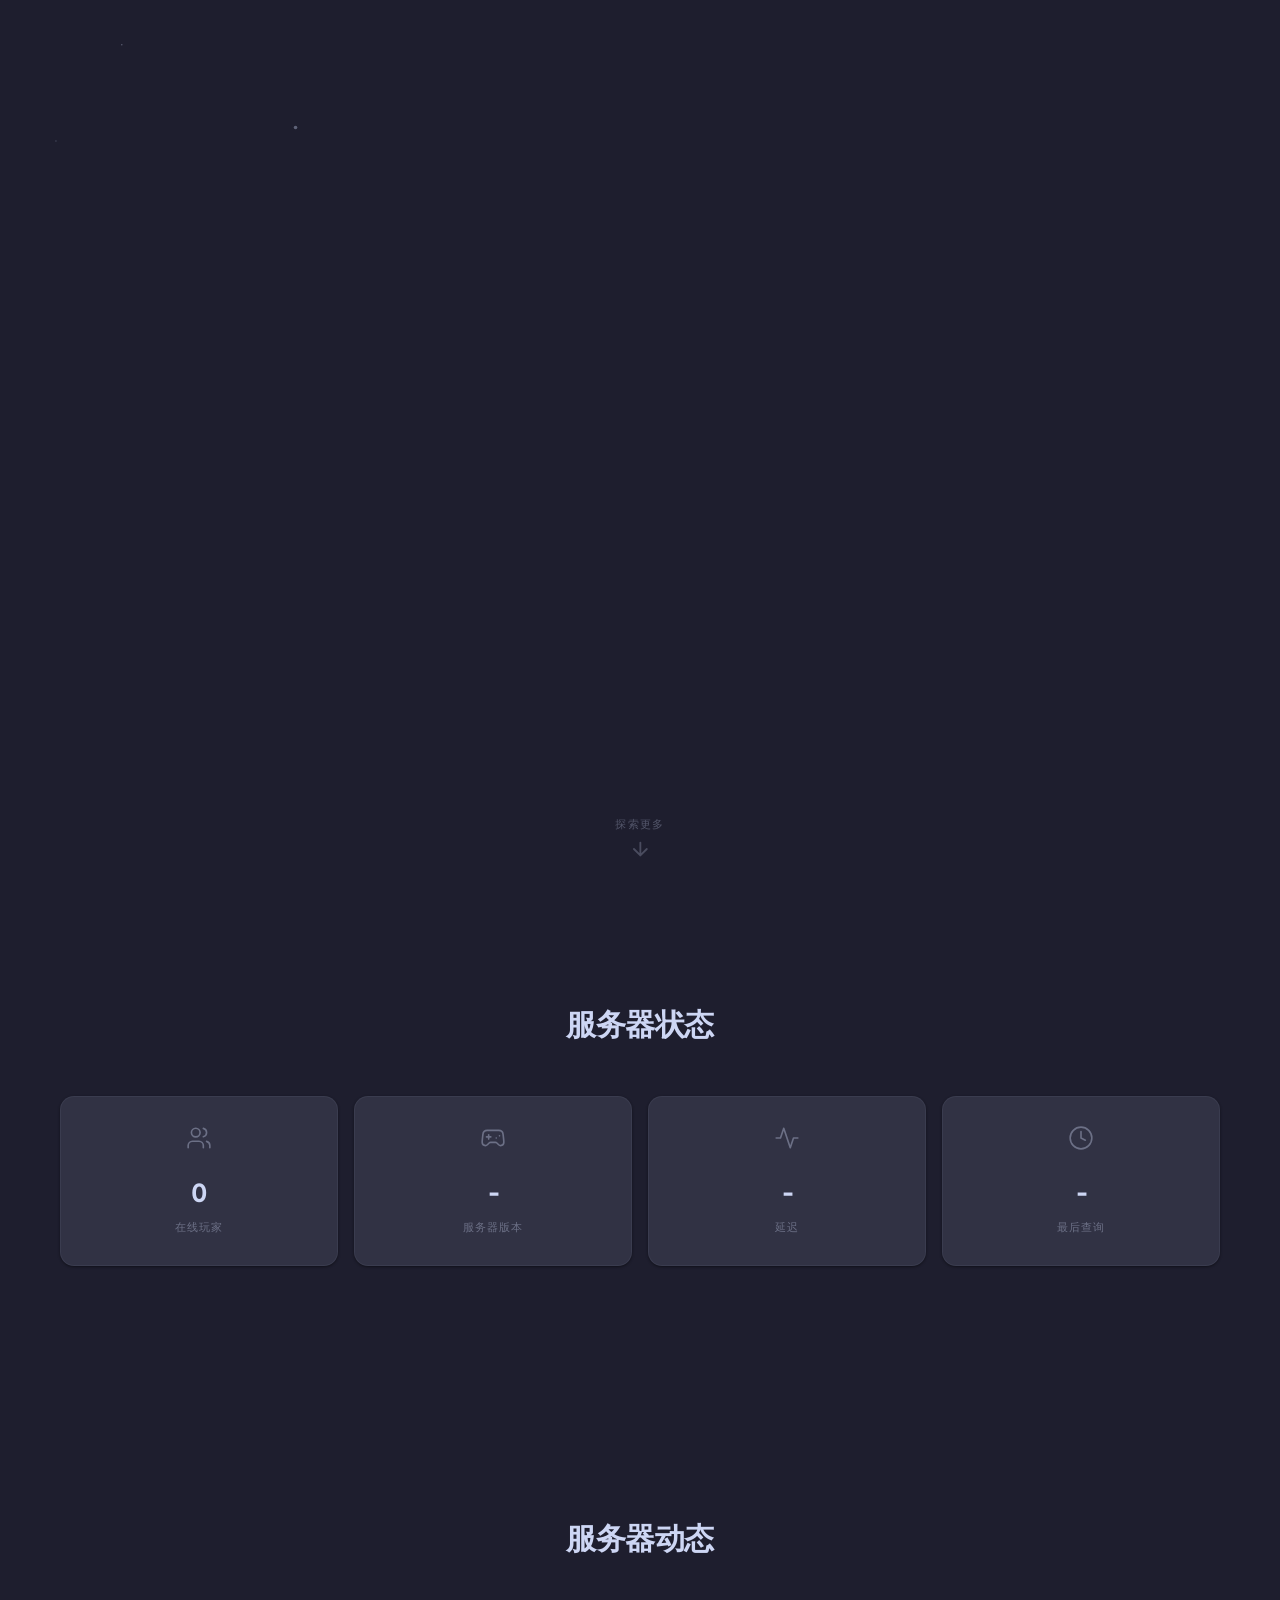
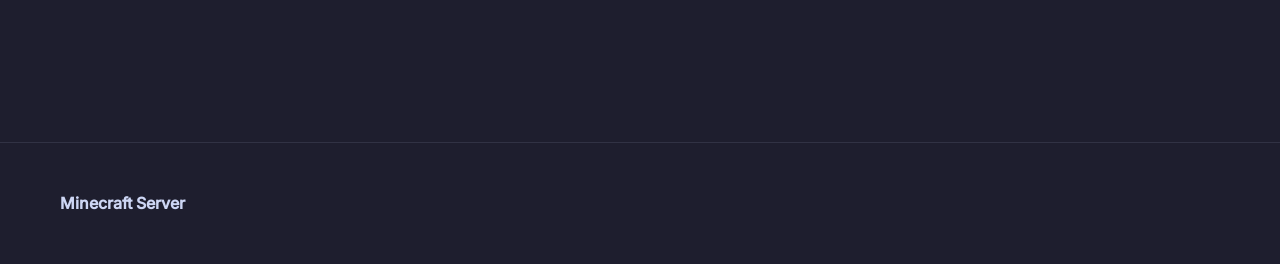
==== site/themes/starter-mocha/index.html @ 788cf7f5 "重构目录结构: mc.yunaitang.top/ → site/, update.mc.yunaitang.top/ → api/ 为便于管理，将两个子项目目录重命名为更简洁的名称。 更新 CLAU" ====
<!DOCTYPE html>
<html lang="zh-CN">
<head>
  <meta charset="UTF-8" />
  <meta name="viewport" content="width=device-width, initial-scale=1.0" />
  <title>Minecraft Server</title>
  <script>try{var _n=localStorage.getItem('mc_site_name');if(_n)document.title=_n}catch(e){}</script>
  <meta name="description" content="Minecraft 服务器官网" />
  <link rel="stylesheet" href="../shared/css/reset.css" />
  <link rel="stylesheet" href="css/style.css" />
  <link rel="stylesheet" href="css/animations.css" />
  <link rel="stylesheet" href="css/responsive.css" />
  <link rel="stylesheet" href="fonts/fonts.css" />
  <script src="vendor/js/echarts.min.js"></script>
  <script src="vendor/js/lucide.min.js"></script>
  <script>
  (function(){
    try {
      var ts = JSON.parse(localStorage.getItem('mc_theme_cache') || '{}');
      var hasImg = ts.hero_image && ts.hero_image.trim();
      var s = document.createElement('style');
      s.id = 'theme-preload';

      var bgCss = '.hero-bg{background:#1e1e2e!important}';
      if (hasImg) {
        var url = ts.hero_image.startsWith('http') ? ts.hero_image : '/' + ts.hero_image.replace(/^\//, '');
        bgCss = '.hero-bg{background:url("'+url+'") center/cover no-repeat!important}';
      }
      s.textContent = bgCss + '.hero-bg{opacity:0;transition:opacity 0.5s ease}.hero-bg.reveal{opacity:1}.navbar{opacity:0;transition:opacity 0.4s ease 0.15s}.navbar.reveal{opacity:1}';
      document.head.appendChild(s);
    } catch(e){}
  })();
  </script>
</head>
<body>

  <!-- 导航栏 -->
  <nav class="navbar" id="navbar">
    <div class="container navbar-inner">
      <a href="#" class="nav-logo" id="nav-logo"><script>try{document.write(localStorage.getItem('mc_site_name')||'MC Server')}catch(e){document.write('MC Server')}</script></a>
      <div class="nav-links">
        <a href="#status">状态</a>
        <a href="#gallery">图集</a>
        <a href="#news">动态</a>
        <a href="#comments">留言</a>
        <a href="#whitelist">白名单</a>
      </div>
      <button class="nav-toggle" id="nav-toggle" aria-label="菜单">
        <span></span><span></span><span></span>
      </button>
    </div>
  </nav>

  <!-- 第一屏：Hero 区 -->
  <section class="hero" id="hero">
    <canvas class="hero-particles" id="hero-particles"></canvas>
    <div class="hero-bg"></div>
    <div class="container hero-content">
      <div class="hero-title-wrap">
        <h1 class="hero-title" id="hero-title">欢迎来到服务器</h1>
        <p class="hero-subtitle" id="hero-subtitle"></p>
      </div>
      <div class="hero-status-bar">
        <div class="hero-motd-wrap">
          <div class="hero-motd" id="hero-motd">&nbsp;</div>
        </div>
        <div class="hero-stats">
          <div class="hero-stat">
            <span class="hero-stat-value" id="hero-online">-</span>
            <span class="hero-stat-label">在线玩家</span>
          </div>
          <div class="hero-stat-divider"></div>
          <div class="hero-stat">
            <span class="hero-stat-value" id="hero-max">-</span>
            <span class="hero-stat-label">最大人数</span>
          </div>
          <div class="hero-stat-divider"></div>
          <div class="hero-stat">
            <span class="hero-stat-value" id="hero-status-dot"><span class="status-dot"></span></span>
            <span class="hero-stat-label" id="hero-status-text">检测中</span>
          </div>
        </div>
        <div class="hero-address">
          <span class="address-label">服务器地址</span>
          <code class="address-value" id="server-address">加载中...</code>
          <button class="copy-btn" id="copy-btn" title="复制地址"><i data-lucide="copy" style="width:14px;height:14px;vertical-align:-2px;margin-right:4px;"></i>复制</button>
        </div>
      </div>
    </div>
    <div class="hero-scroll" id="hero-scroll">
      <span class="hero-scroll-text">探索更多</span>
      <svg class="hero-scroll-arrow" viewBox="0 0 24 24" fill="none" stroke="currentColor" stroke-width="2" stroke-linecap="round" stroke-linejoin="round">
        <path d="M12 5v14M5 12l7 7 7-7"/>
      </svg>
    </div>
  </section>

  <!-- 服务器状态详情 -->
  <section class="section" id="status">
    <div class="container">
      <h2 class="section-title fade-up" id="section-servers-title">服务器状态</h2>
      <div class="status-grid fade-up">
        <div class="status-card">
          <div class="status-card-icon"><i data-lucide="users"></i></div>
          <div class="status-card-value" id="stat-online">0</div>
          <div class="status-card-label">在线玩家</div>
        </div>
        <div class="status-card">
          <div class="status-card-icon"><i data-lucide="gamepad-2"></i></div>
          <div class="status-card-value" id="stat-version">-</div>
          <div class="status-card-label">服务器版本</div>
        </div>
        <div class="status-card">
          <div class="status-card-icon"><i data-lucide="activity"></i></div>
          <div class="status-card-value" id="stat-latency">-</div>
          <div class="status-card-label">延迟</div>
        </div>
        <div class="status-card">
          <div class="status-card-icon"><i data-lucide="clock"></i></div>
          <div class="status-card-value" id="stat-querytime">-</div>
          <div class="status-card-label">最后查询</div>
        </div>
      </div>

      <!-- 在线玩家列表 -->
      <div class="player-list-section fade-up" id="player-list-section" style="display:none">
        <h3>在线玩家</h3>
        <div class="player-list" id="player-list"></div>
      </div>

      <!-- 24h 在线图表 -->
      <div class="chart-section fade-up" id="chart-section" style="display:none">
        <h3>24 小时在线趋势</h3>
        <div id="player-chart" style="width:100%;height:300px;"></div>
      </div>
    </div>
  </section>

  <!-- 图集 -->
  <section class="section section-dark" id="gallery" style="display:none">
    <div class="container">
      <h2 class="section-title fade-up" id="section-gallery-title">服务器图集</h2>
      <div class="gallery-categories fade-up" id="gallery-categories"></div>
      <div class="gallery-grid fade-up" id="gallery-grid"></div>
      <div class="load-more fade-up" id="gallery-more" style="display:none">
        <button class="btn btn-outline" id="gallery-load-more">加载更多</button>
      </div>
    </div>
  </section>

  <!-- 动态 -->
  <section class="section" id="news">
    <div class="container">
      <h2 class="section-title fade-up" id="section-news-title">服务器动态</h2>
      <div class="news-categories fade-up" id="news-categories"></div>
      <div class="news-list fade-up" id="news-list"></div>
      <div class="load-more fade-up" id="news-more" style="display:none">
        <button class="btn btn-outline" id="news-load-more">加载更多</button>
      </div>
    </div>
  </section>

  <!-- 动态详情弹窗 -->
  <div class="modal" id="post-modal" style="display:none;">
    <div class="modal-overlay"></div>
    <div class="modal-content modal-content--post">
      <button class="modal-close" id="post-modal-close">&times;</button>
      <div class="modal-scroll">
        <h2 id="post-detail-title"></h2>
        <div class="post-meta" id="post-detail-meta"></div>
        <div class="post-body" id="post-detail-body"></div>
      </div>
    </div>
  </div>

  <!-- 留言区 -->
  <section class="section section-dark" id="comments" style="display:none">
    <div class="container">
      <h2 class="section-title fade-up" id="section-comments-title">留言板</h2>
      <div class="comment-form-wrap fade-up">
        <form id="comment-form" class="comment-form">
          <div class="form-row">
            <input type="text" id="comment-nickname" placeholder="你的昵称 *" required />
            <input type="email" id="comment-email" placeholder="邮箱（可选）" />
          </div>
          <input type="text" name="website" id="comment-hp" autocomplete="off" tabindex="-1" style="position:absolute;left:-9999px;opacity:0;height:0;" />
          <input type="hidden" id="comment-ts" />
          <textarea id="comment-content" placeholder="写下你的留言..." rows="4" required></textarea>
          <button type="submit" class="btn btn-primary">提交留言</button>
        </form>
      </div>
    </div>
    <div class="comment-marquee fade-up" id="comment-marquee">
      <div class="comment-scroll-track" id="comment-list"></div>
    </div>
  </section>

  <!-- 白名单申请 -->
  <section class="section" id="whitelist" style="display:none">
    <div class="container">
      <h2 class="section-title fade-up">白名单申请</h2>
      <div class="whitelist-wrap fade-up">
        <form id="whitelist-form" class="whitelist-form">
          <div class="form-row">
            <input type="text" id="wl-player-name" placeholder="游戏ID *" required />
            <select id="wl-platform">
              <option value="java">Java 版</option>
              <option value="bedrock">基岩版</option>
            </select>
          </div>
          <input type="text" name="website" id="wl-hp" autocomplete="off" tabindex="-1" style="position:absolute;left:-9999px;opacity:0;height:0;" />
          <input type="hidden" id="wl-ts" />
          <input type="text" id="wl-contact" placeholder="联系方式（QQ/微信）" />
          <textarea id="wl-reason" placeholder="申请理由..." rows="3"></textarea>
          <button type="submit" class="btn btn-primary">提交申请</button>
        </form>

        <div class="whitelist-check">
          <h3>查询申请状态</h3>
          <div class="wl-check-row">
            <input type="text" id="wl-check-name" placeholder="输入游戏ID查询" />
            <button class="btn btn-primary" id="wl-check-btn">查询</button>
          </div>
          <div id="wl-check-result"></div>
        </div>
      </div>
    </div>
  </section>

  <!-- 页脚 -->
  <footer class="footer">
    <div class="container">
      <div class="footer-main">
        <div class="footer-left">
          <p class="footer-brand" id="footer-text">Minecraft Server</p>
          <p class="footer-copyright" id="footer-copyright"></p>
          <p class="footer-icp" id="footer-icp"></p>
        </div>
        <div class="footer-right">
          <div class="footer-col" id="footer-social"></div>
          <div class="footer-col" id="footer-contacts"></div>
          <div class="footer-col" id="footer-links"></div>
        </div>
      </div>
      <div class="footer-custom" id="footer-custom-html"></div>
    </div>
  </footer>

  <script src="../shared/js/api-client.js"></script>
  <script src="../shared/js/utils.js"></script>
  <script src="../shared/js/toast.js"></script>
  <script src="../shared/js/lightbox.js"></script>
  <script src="js/config.js"></script>
  <script src="js/app.js?v=3"></script>
  <script>lucide.createIcons();</script>
</body>
</html>
---- site/themes/starter-mocha/css/style.css ----
/* Starter_Mocha — Catppuccin Mocha · 极简深色风味 */

:root {
  /* Catppuccin Mocha 核心色板 */
  --rosewater: #f5e0dc;
  --flamingo: #f2cdcd;
  --pink: #f5c2e7;
  --mauve: #cba6f7;
  --red: #f38ba8;
  --maroon: #eba0ac;
  --peach: #fab387;
  --yellow: #f9e2af;
  --green: #a6e3a1;
  --teal: #94e2d5;
  --sky: #89dceb;
  --sapphire: #74c7ec;
  --blue: #89b4fa;
  --lavender: #b4befe;
  --text: #cdd6f4;
  --subtext-1: #bac2de;
  --subtext-0: #a6adc8;
  --overlay-2: #9399b2;
  --overlay-1: #7f849c;
  --overlay-0: #6c7086;
  --surface-2: #585b70;
  --surface-1: #45475a;
  --surface-0: #313244;
  --base: #1e1e2e;
  --mantle: #181825;
  --crust: #11111b;

  /* 语义化变量 */
  --primary: #cdd6f4;
  --bg-main: #1e1e2e;
  --bg-section: #181825;
  --bg-card: #313244;
  --bg-card-hover: #45475a;
  --border: rgba(69, 71, 90, 0.5);
  --border-hover: rgba(88, 91, 112, 0.7);
  --text-primary: #cdd6f4;
  --text-secondary: #bac2de;
  --text-muted: #6c7086;
  --radius: 14px;
  --radius-sm: 10px;
  --shadow-sm: 0 1px 3px rgba(0, 0, 0, 0.25), 0 1px 2px rgba(0, 0, 0, 0.2);
  --shadow: 0 4px 20px rgba(0, 0, 0, 0.35);
  --shadow-lg: 0 12px 40px rgba(0, 0, 0, 0.45);
  --container-width: 1200px;
  --font: 'Inter', -apple-system, BlinkMacSystemFont, 'Noto Sans SC', sans-serif;
}

body {
  font-family: var(--font);
  background: var(--bg-main);
  color: var(--text-primary);
  -webkit-font-smoothing: antialiased;
}

.container {
  max-width: var(--container-width);
  margin: 0 auto;
  padding: 0 20px;
}

/* ==================== 导航栏 ==================== */
.navbar {
  position: fixed;
  top: 0;
  left: 0;
  right: 0;
  z-index: 1000;
  padding: 16px 0;
  transition: all 0.3s;
}

.navbar.scrolled {
  background: rgba(30, 30, 46, 0.92);
  backdrop-filter: blur(20px);
  -webkit-backdrop-filter: blur(20px);
  padding: 10px 0;
  border-bottom: 1px solid var(--border);
}

.navbar-inner {
  display: flex;
  align-items: center;
  justify-content: space-between;
}

.nav-logo {
  font-size: 18px;
  font-weight: 700;
  color: var(--text-primary);
  letter-spacing: -0.5px;
  transition: color 0.3s;
}

.nav-links {
  display: flex;
  gap: 32px;
}

.nav-links a {
  font-size: 14px;
  font-weight: 500;
  color: var(--text-muted);
  transition: color 0.2s;
}

.nav-links a:hover {
  color: var(--text-primary);
}

/* 导航栏自适应深色 Hero */
.navbar.navbar--dark:not(.scrolled) .nav-logo { color: #cdd6f4; }
.navbar.navbar--dark:not(.scrolled) .nav-toggle span { background: #cdd6f4; }
.navbar.navbar--dark:not(.scrolled) .nav-links a { color: rgba(205, 214, 244, 0.5); }
.navbar.navbar--dark:not(.scrolled) .nav-links a:hover { color: #cdd6f4; }

.navbar.navbar--dark.scrolled {
  background: rgba(24, 24, 37, 0.95);
  border-bottom-color: rgba(69, 71, 90, 0.3);
}
.navbar.navbar--dark.scrolled .nav-logo { color: #cdd6f4; }
.navbar.navbar--dark.scrolled .nav-links a { color: rgba(205, 214, 244, 0.5); }
.navbar.navbar--dark.scrolled .nav-links a:hover { color: #cdd6f4; }
.navbar.navbar--dark.scrolled .nav-toggle span { background: #cdd6f4; }

.nav-toggle {
  display: none;
  flex-direction: column;
  gap: 5px;
  background: none;
  border: none;
  cursor: pointer;
}

.nav-toggle span {
  width: 24px;
  height: 2px;
  background: var(--text-primary);
  transition: all 0.3s;
}

/* ==================== Hero（第一屏） ==================== */
.hero {
  position: relative;
  height: 100vh;
  min-height: 600px;
  display: flex;
  align-items: center;
  justify-content: center;
  text-align: center;
  overflow: hidden;
}

.hero-particles {
  position: absolute;
  inset: 0;
  z-index: 0;
  pointer-events: none;
}

.hero-bg {
  position: absolute;
  inset: 0;
  background:
    radial-gradient(ellipse at 50% 0%, rgba(203,166,247,0.04) 0%, transparent 60%),
    radial-gradient(ellipse at 80% 60%, rgba(116,199,236,0.03) 0%, transparent 50%),
    #1e1e2e;
  z-index: 0;
  transition: background 0.6s ease;
}

.hero-content {
  position: relative;
  z-index: 2;
  max-width: 900px;
  padding: 0 40px;
}

.hero {
  --hero-text: #cdd6f4;
  --hero-text-sub: #bac2de;
  --hero-text-muted: #6c7086;
  --hero-divider: rgba(69,71,90,0.5);
  --hero-addr-bg: rgba(49,50,68,0.85);
  --hero-addr-border: rgba(69,71,90,0.4);
  --hero-btn-bg: #cdd6f4;
  --hero-btn-color: #1e1e2e;
}

.hero-title-wrap {
  display: flex;
  flex-direction: column;
  align-items: center;
  gap: 20px;
}

.hero-title {
  font-size: 72px;
  font-weight: 800;
  letter-spacing: -3px;
  line-height: 1.1;
  color: var(--hero-text);
  text-shadow: 0 2px 40px rgba(0,0,0,0.4);
}

.hero-subtitle {
  font-size: 18px;
  font-weight: 400;
  color: var(--hero-text-sub);
  letter-spacing: 0.05em;
  max-width: 600px;
}

/* Hero 状态栏（毛玻璃风格） */
.hero-status-bar {
  display: flex;
  flex-direction: column;
  align-items: center;
  gap: 24px;
  margin-top: 40px;
}

.hero-status-bar .hero-motd {
  background: rgba(205,214,244,0.06);
  color: rgba(205,214,244,0.6);
  backdrop-filter: blur(12px);
  -webkit-backdrop-filter: blur(12px);
  border: 1px solid rgba(205,214,244,0.05);
  font-size: 13px;
  padding: 8px 22px;
}

.hero-status-bar .hero-stats {
  margin-bottom: 0;
}

.hero-status-bar .hero-address {
  background: rgba(205,214,244,0.05);
  border: 1px solid rgba(205,214,244,0.08);
}

/* ==================== 滚动指示器 ==================== */
.hero-scroll {
  position: absolute;
  bottom: 40px;
  left: 50%;
  transform: translateX(-50%);
  z-index: 2;
  display: flex;
  flex-direction: column;
  align-items: center;
  gap: 4px;
  cursor: pointer;
}

.hero-scroll-text {
  font-size: 11px;
  letter-spacing: 0.12em;
  text-transform: uppercase;
  color: rgba(205,214,244,0.3);
}

.hero-scroll-arrow {
  width: 22px;
  height: 22px;
  color: rgba(205,214,244,0.25);
}

.status-dot {
  display: inline-block;
  width: 14px;
  height: 14px;
  border-radius: 50%;
  background: var(--text-muted);
  transition: background 0.3s;
}

.hero-address {
  display: inline-flex;
  align-items: center;
  gap: 12px;
  background: var(--hero-addr-bg);
  border: 1px solid var(--hero-addr-border);
  border-radius: 50px;
  padding: 12px 12px 12px 24px;
  backdrop-filter: blur(12px);
  -webkit-backdrop-filter: blur(12px);
}

.address-label {
  font-size: 13px;
  color: var(--hero-text-muted);
}

.address-value {
  font-size: 15px;
  font-weight: 500;
  color: var(--hero-text);
  font-family: 'JetBrains Mono', monospace;
  letter-spacing: 0.03em;
  -webkit-font-smoothing: antialiased;
  -moz-osx-font-smoothing: grayscale;
}

.copy-btn {
  padding: 8px 18px;
  border-radius: 20px;
  background: var(--hero-btn-bg);
  color: var(--hero-btn-color);
  font-size: 13px;
  font-weight: 600;
  transition: opacity 0.2s;
  display: inline-flex;
  align-items: center;
}

.copy-btn:hover {
  opacity: 0.8;
}

/* ==================== Section ==================== */
.section {
  padding: 100px 0;
}

.section-dark {
  background: var(--bg-section);
}

.section-title {
  font-size: 30px;
  font-weight: 700;
  text-align: center;
  margin-bottom: 48px;
  letter-spacing: -0.5px;
  color: var(--text-primary);
}

/* ==================== 状态卡片 ==================== */
.status-grid {
  display: grid;
  grid-template-columns: repeat(4, 1fr);
  gap: 16px;
  margin-bottom: 48px;
}

.status-card {
  background: var(--bg-card);
  border: 1px solid var(--border);
  border-radius: var(--radius);
  padding: 28px 24px;
  text-align: center;
  transition: all 0.25s;
  box-shadow: var(--shadow-sm);
}

.status-card:hover {
  border-color: var(--border-hover);
  transform: translateY(-3px);
  box-shadow: var(--shadow);
}

.status-card-icon {
  margin-bottom: 16px;
  color: var(--text-muted);
}

.status-card-icon svg {
  width: 26px;
  height: 26px;
  stroke-width: 1.5;
}

.status-card-value {
  font-size: 24px;
  font-weight: 700;
  margin-bottom: 6px;
  color: var(--text-primary);
}

.status-card-label {
  font-size: 11px;
  color: var(--text-muted);
  text-transform: uppercase;
  letter-spacing: 0.08em;
  font-weight: 500;
}

/* ==================== 玩家列表 ==================== */
.player-list-section {
  margin-bottom: 48px;
}

.player-list-section h3 {
  font-size: 16px;
  font-weight: 600;
  margin-bottom: 16px;
  color: var(--text-secondary);
}

.player-list {
  display: flex;
  flex-wrap: wrap;
  gap: 8px;
}

.player-tag {
  padding: 6px 14px;
  background: var(--surface-0);
  border: 1px solid var(--border);
  border-radius: 20px;
  font-size: 13px;
  color: var(--text-secondary);
  font-weight: 500;
}

/* ==================== 图表 ==================== */
.chart-section h3 {
  font-size: 16px;
  font-weight: 600;
  margin-bottom: 16px;
  color: var(--text-secondary);
}

/* ==================== 图集 ==================== */
.gallery-categories,
.news-categories {
  display: flex;
  justify-content: center;
  gap: 10px;
  margin-bottom: 32px;
  flex-wrap: wrap;
}

.cat-btn {
  padding: 8px 20px;
  border-radius: 20px;
  font-size: 14px;
  background: transparent;
  border: 1px solid var(--border);
  color: var(--text-muted);
  cursor: pointer;
  transition: all 0.2s;
  font-weight: 500;
}

.cat-btn:hover {
  border-color: var(--border-hover);
  color: var(--text-primary);
}

.cat-btn.active {
  background: var(--text-primary);
  border-color: var(--text-primary);
  color: var(--crust);
}

.gallery-grid {
  display: grid;
  grid-template-columns: repeat(auto-fill, minmax(280px, 1fr));
  gap: 16px;
}

.gallery-item {
  position: relative;
  border-radius: var(--radius);
  overflow: hidden;
  cursor: pointer;
  aspect-ratio: 16 / 10;
  background: var(--surface-0);
}

.gallery-item img {
  width: 100%;
  height: 100%;
  object-fit: cover;
  transition: transform 0.4s;
}

.gallery-item:hover img {
  transform: scale(1.05);
}

.gallery-item-title {
  position: absolute;
  bottom: 0;
  left: 0;
  right: 0;
  padding: 24px 16px 14px;
  background: linear-gradient(transparent, rgba(0, 0, 0, 0.7));
  font-size: 14px;
  font-weight: 500;
  color: #fff;
}

/* ==================== 动态 ==================== */
.news-list {
  display: flex;
  flex-direction: column;
  gap: 16px;
}

.news-card {
  display: flex;
  background: var(--bg-card);
  border: 1px solid var(--border);
  border-radius: var(--radius);
  overflow: hidden;
  cursor: pointer;
  transition: all 0.25s;
  box-shadow: var(--shadow-sm);
}

.news-card:hover {
  border-color: var(--border-hover);
  transform: translateY(-3px);
  box-shadow: var(--shadow);
}

.news-cover {
  width: 240px;
  min-height: 160px;
  flex-shrink: 0;
}

.news-cover img {
  width: 100%;
  height: 100%;
  object-fit: cover;
}

.news-body {
  padding: 20px 24px;
  flex: 1;
  display: flex;
  flex-direction: column;
}

.news-title {
  font-size: 18px;
  font-weight: 600;
  margin-bottom: 8px;
  color: var(--text-primary);
}

.pin-tag {
  display: inline-block;
  padding: 2px 8px;
  border-radius: 4px;
  background: var(--text-primary);
  color: var(--crust);
  font-size: 10px;
  font-weight: 700;
  margin-right: 8px;
  vertical-align: middle;
  text-transform: uppercase;
  letter-spacing: 0.06em;
}

.news-summary {
  font-size: 14px;
  color: var(--text-secondary);
  line-height: 1.7;
  flex: 1;
}

.news-meta {
  display: flex;
  gap: 16px;
  font-size: 13px;
  color: var(--text-muted);
  margin-top: 12px;
}

.empty-text {
  text-align: center;
  color: var(--text-muted);
  padding: 40px 0;
}

/* ==================== 弹窗 ==================== */
.modal {
  position: fixed;
  inset: 0;
  z-index: 2000;
  display: flex;
  align-items: center;
  justify-content: center;
  pointer-events: none;
  visibility: hidden;
}

.modal.modal--visible {
  pointer-events: auto;
  visibility: visible;
}

.modal-overlay {
  position: absolute;
  inset: 0;
  background: rgba(0, 0, 0, 0.5);
  backdrop-filter: blur(12px);
  -webkit-backdrop-filter: blur(12px);
  opacity: 0;
  transition: opacity 0.35s cubic-bezier(0.4, 0, 0.2, 1);
}

.modal.modal--visible .modal-overlay {
  opacity: 1;
}

.modal.modal--closing .modal-overlay {
  opacity: 0;
}

.modal-content {
  position: relative;
  background: var(--bg-card);
  border: 1px solid var(--border);
  border-radius: var(--radius);
  padding: 0;
  max-width: 800px;
  width: 90%;
  max-height: 80vh;
  overflow: hidden;
  box-shadow: var(--shadow-lg);
  opacity: 0;
  transform: translateY(32px) scale(0.96);
  transition: opacity 0.35s cubic-bezier(0.4, 0, 0.2, 1),
              transform 0.35s cubic-bezier(0.4, 0, 0.2, 1);
}

.modal.modal--visible .modal-content {
  opacity: 1;
  transform: translateY(0) scale(1);
}

.modal.modal--closing .modal-content {
  opacity: 0;
  transform: translateY(18px) scale(0.97);
  transition: opacity 0.25s cubic-bezier(0.4, 0, 0.2, 1),
              transform 0.25s cubic-bezier(0.4, 0, 0.2, 1);
}

.modal-content--post {
  display: flex;
  flex-direction: column;
}

.modal-scroll {
  padding: 36px;
  overflow-y: auto;
  flex: 1;
}

.modal-scroll::-webkit-scrollbar {
  width: 6px;
}

.modal-scroll::-webkit-scrollbar-track {
  background: transparent;
  margin: 12px 0;
}

.modal-scroll::-webkit-scrollbar-thumb {
  background: rgba(88, 91, 112, 0.3);
  border-radius: 3px;
}

.modal-scroll::-webkit-scrollbar-thumb:hover {
  background: rgba(88, 91, 112, 0.5);
}

.modal-close {
  position: absolute;
  top: 12px;
  right: 14px;
  font-size: 20px;
  color: var(--text-muted);
  background: var(--bg-card);
  border: 1px solid var(--border);
  cursor: pointer;
  transition: color 0.2s, border-color 0.2s, background 0.2s;
  width: 32px;
  height: 32px;
  display: flex;
  align-items: center;
  justify-content: center;
  border-radius: 50%;
  z-index: 10;
}

.modal-close:hover {
  color: var(--text-primary);
  border-color: var(--border-hover);
}

.post-meta {
  font-size: 13px;
  color: var(--text-muted);
  margin: 12px 0 24px;
  display: flex;
  align-items: center;
  gap: 8px;
  flex-wrap: wrap;
}

.post-cat-tag {
  display: inline-block;
  padding: 2px 10px;
  border-radius: 4px;
  background: var(--surface-0);
  border: 1px solid var(--border);
  font-size: 12px;
  font-weight: 500;
  color: var(--text-secondary);
}

.post-body {
  line-height: 1.8;
  color: var(--text-secondary);
}

.post-body img {
  border-radius: var(--radius-sm);
  margin: 16px 0;
}

/* ==================== 留言 ==================== */
.comment-form-wrap {
  max-width: 640px;
  margin: 0 auto 48px;
}

.comment-form {
  display: flex;
  flex-direction: column;
  gap: 12px;
}

.form-row {
  display: flex;
  gap: 12px;
}

.comment-form input,
.comment-form textarea,
.whitelist-form input,
.whitelist-form textarea,
.whitelist-form select,
.whitelist-check input {
  width: 100%;
  padding: 12px 16px;
  background: var(--bg-card);
  border: 1px solid var(--border);
  border-radius: var(--radius-sm);
  color: var(--text-primary);
  font-size: 14px;
  transition: border-color 0.2s;
  box-shadow: var(--shadow-sm);
}

.comment-form input:focus,
.comment-form textarea:focus,
.whitelist-form input:focus,
.whitelist-form textarea:focus,
.whitelist-check input:focus {
  border-color: var(--text-primary);
  outline: none;
  box-shadow: 0 0 0 3px rgba(205, 214, 244, 0.08);
}

.comment-form textarea,
.whitelist-form textarea {
  resize: vertical;
}

.whitelist-form select {
  cursor: pointer;
  appearance: auto;
}

.btn {
  display: inline-flex;
  align-items: center;
  justify-content: center;
  padding: 12px 28px;
  border-radius: var(--radius-sm);
  font-size: 14px;
  font-weight: 600;
  transition: all 0.2s;
  cursor: pointer;
  border: none;
}

.btn-primary {
  background: var(--text-primary);
  color: var(--crust);
}

.btn-primary:hover {
  opacity: 0.8;
}

.btn-outline {
  background: transparent;
  border: 1px solid var(--border);
  color: var(--text-secondary);
}

.btn-outline:hover {
  border-color: var(--text-primary);
  color: var(--text-primary);
}

/* 留言横向滚动 */
.comment-marquee {
  width: 100%;
  overflow: hidden;
  mask-image: linear-gradient(to right, transparent, #000 60px, #000 calc(100% - 60px), transparent);
  -webkit-mask-image: linear-gradient(to right, transparent, #000 60px, #000 calc(100% - 60px), transparent);
  padding: 8px 0;
}

.comment-scroll-track {
  display: flex;
  gap: 20px;
  width: max-content;
  animation: comment-scroll 40s linear infinite;
}

.comment-marquee:hover .comment-scroll-track {
  animation-play-state: paused;
}

@keyframes comment-scroll {
  0% { transform: translateX(0); }
  100% { transform: translateX(-50%); }
}

.comment-item {
  display: flex;
  flex-direction: column;
  gap: 12px;
  padding: 20px;
  background: var(--bg-card);
  border: 1px solid var(--border);
  border-radius: var(--radius);
  box-shadow: var(--shadow-sm);
  width: 320px;
  min-width: 320px;
  flex-shrink: 0;
  transition: border-color 0.25s, box-shadow 0.25s;
}

.comment-item:hover {
  border-color: var(--border-hover);
  box-shadow: var(--shadow);
}

.comment-item-top {
  display: flex;
  align-items: center;
  gap: 12px;
}

.comment-avatar {
  width: 38px;
  height: 38px;
  border-radius: 50%;
  background: var(--sapphire);
  display: flex;
  align-items: center;
  justify-content: center;
  font-size: 14px;
  font-weight: 700;
  color: var(--crust);
  flex-shrink: 0;
}

.comment-meta {
  flex: 1;
  min-width: 0;
}

.comment-name {
  font-weight: 600;
  font-size: 14px;
  color: var(--text-primary);
  white-space: nowrap;
  overflow: hidden;
  text-overflow: ellipsis;
}

.comment-time {
  font-size: 12px;
  color: var(--text-muted);
  margin-top: 2px;
}

.comment-text {
  font-size: 14px;
  color: var(--text-secondary);
  line-height: 1.6;
  display: -webkit-box;
  -webkit-line-clamp: 3;
  -webkit-box-orient: vertical;
  overflow: hidden;
}

.comment-reply {
  margin-top: auto;
  padding: 10px 14px;
  background: var(--surface-0);
  border-left: 2px solid var(--mauve);
  border-radius: 4px;
  font-size: 13px;
  color: var(--text-secondary);
  display: -webkit-box;
  -webkit-line-clamp: 2;
  -webkit-box-orient: vertical;
  overflow: hidden;
}

/* ==================== 白名单 ==================== */
.whitelist-wrap {
  max-width: 640px;
  margin: 0 auto;
  display: flex;
  flex-direction: column;
  gap: 48px;
}

.whitelist-form {
  display: flex;
  flex-direction: column;
  gap: 12px;
}

.whitelist-check h3 {
  font-size: 16px;
  font-weight: 600;
  margin-bottom: 16px;
  color: var(--text-secondary);
}

.wl-check-row {
  display: flex;
  gap: 10px;
  align-items: stretch;
}

.wl-check-row input {
  flex: 1;
  min-width: 0;
}

.wl-check-row .btn {
  white-space: nowrap;
  flex-shrink: 0;
  padding: 12px 24px;
}

.check-result {
  margin-top: 12px;
  padding: 16px;
  border-radius: var(--radius-sm);
  font-size: 14px;
}

.check-result p {
  margin-top: 8px;
  color: var(--text-secondary);
}

.status-pending {
  background: rgba(249, 226, 175, 0.06);
  border: 1px solid rgba(249, 226, 175, 0.3);
  color: var(--yellow);
}

.status-approved {
  background: rgba(166, 227, 161, 0.06);
  border: 1px solid rgba(166, 227, 161, 0.3);
  color: var(--green);
}

.status-rejected {
  background: rgba(243, 139, 168, 0.06);
  border: 1px solid rgba(243, 139, 168, 0.3);
  color: var(--red);
}

.status-notfound {
  background: var(--surface-0);
  border: 1px solid var(--border);
  color: var(--text-muted);
}

/* ==================== 加载更多 ==================== */
.load-more {
  text-align: center;
  margin-top: 32px;
}

/* ==================== 页脚 ==================== */
.footer {
  padding: 48px 0 40px;
  border-top: 1px solid var(--border);
}

.footer-main {
  display: flex;
  justify-content: space-between;
  align-items: flex-start;
  gap: 48px;
}

.footer-left {
  flex-shrink: 0;
}

.footer-brand {
  font-size: 16px;
  font-weight: 700;
  color: var(--text-primary);
  margin: 0 0 8px;
}

.footer-copyright {
  font-size: 13px;
  color: var(--text-muted);
  margin: 0;
}

.footer-icp {
  font-size: 13px;
  color: var(--text-muted);
  margin: 4px 0 0;
}

.footer-right {
  display: flex;
  gap: 48px;
}

.footer-col:empty {
  display: none;
}

.footer-col-title {
  font-size: 12px;
  font-weight: 700;
  color: var(--text-primary);
  text-transform: uppercase;
  letter-spacing: 0.08em;
  margin-bottom: 14px;
}

.footer-col-links {
  display: flex;
  flex-direction: column;
  gap: 8px;
}

.footer-col-link {
  font-size: 13px;
  color: var(--text-muted);
  transition: color 0.2s;
  white-space: nowrap;
}

.footer-col-link:hover {
  color: var(--text-primary);
}

.footer-custom {
  margin-top: 24px;
  padding-top: 20px;
  border-top: 1px solid var(--border);
  font-size: 13px;
  color: var(--text-muted);
}
.footer-custom:empty { display: none; }
---- site/themes/starter-mocha/css/animations.css ----
/* Starter_Mocha — 动画系统 (Catppuccin Mocha) */

/* ==================== 滚动入场动画 ==================== */

.fade-up {
  opacity: 0;
  transform: translateY(30px);
  transition: opacity 0.7s ease, transform 0.7s ease;
}

.fade-up.visible {
  opacity: 1;
  transform: translateY(0);
}

.fade-up:nth-child(2) { transition-delay: 0.1s; }
.fade-up:nth-child(3) { transition-delay: 0.2s; }
.fade-up:nth-child(4) { transition-delay: 0.3s; }

/* ==================== Hero 第一屏动画 ==================== */

.hero-title,
.hero-subtitle,
.hero-status-bar .hero-motd-wrap,
.hero-status-bar .hero-stats,
.hero-status-bar .hero-address {
  opacity: 0;
  transform: translateY(30px);
}

.hero-content.ready .hero-title {
  animation: heroFloatIn 1s ease forwards, heroFloat 6s ease-in-out 1.2s infinite;
}

.hero-content.ready .hero-subtitle {
  animation: heroFloatIn 0.8s ease 0.2s forwards;
}

.hero-content.ready .hero-status-bar .hero-motd-wrap {
  animation: heroFloatIn 0.7s ease 0.45s forwards;
}

.hero-content.ready .hero-status-bar .hero-stats {
  animation: heroFloatIn 0.7s ease 0.6s forwards;
}

.hero-content.ready .hero-status-bar .hero-address {
  animation: heroFloatIn 0.7s ease 0.75s forwards;
}

@keyframes heroFloatIn {
  from {
    opacity: 0;
    transform: translateY(30px);
  }
  to {
    opacity: 1;
    transform: translateY(0);
  }
}

@keyframes heroFloat {
  0%, 100% { transform: translateY(0); }
  50% { transform: translateY(-12px); }
}

/* 滚动指示器动画 */
.hero-scroll {
  opacity: 0;
  animation: scrollFadeIn 0.8s ease 1.5s forwards;
}

@keyframes scrollFadeIn {
  to { opacity: 1; }
}

.hero-scroll-arrow {
  animation: scrollBounce 2s ease-in-out infinite;
}

@keyframes scrollBounce {
  0%, 100% { transform: translateY(0); opacity: 0.4; }
  50% { transform: translateY(6px); opacity: 0.8; }
}

/* ==================== 悬停效果 ==================== */

.gallery-item {
  transition: transform 0.3s ease, box-shadow 0.3s ease;
}

.gallery-item:hover {
  transform: translateY(-4px);
  box-shadow: 0 12px 40px rgba(0, 0, 0, 0.5);
}

.news-card {
  transition: transform 0.3s ease, box-shadow 0.3s ease, border-color 0.3s ease;
}

.news-card:hover {
  box-shadow: 0 8px 30px rgba(0, 0, 0, 0.4);
}

.status-card {
  transition: transform 0.3s ease, border-color 0.3s ease, background 0.3s ease;
}

.status-card:hover {
  background: var(--surface-0);
}

/* ==================== 导航动画 ==================== */

.nav-toggle.active span:nth-child(1) {
  transform: rotate(45deg) translate(5px, 5px);
}

.nav-toggle.active span:nth-child(2) {
  opacity: 0;
}

.nav-toggle.active span:nth-child(3) {
  transform: rotate(-45deg) translate(5px, -5px);
}

/* ==================== 脉冲动画（状态指示） ==================== */

@keyframes pulse {
  0%, 100% { transform: scale(1); opacity: 1; }
  50% { transform: scale(1.2); opacity: 0.7; }
}

.status-dot {
  animation: pulse 2s ease-in-out infinite;
}
---- site/themes/starter-mocha/css/responsive.css ----
/* Starter_Mocha — 响应式适配 (Catppuccin Mocha) */

/* ==================== Tablet ==================== */

@media (max-width: 1024px) {
  .status-grid {
    grid-template-columns: repeat(2, 1fr);
  }

  .gallery-grid {
    grid-template-columns: repeat(auto-fill, minmax(220px, 1fr));
  }

  .hero-title {
    font-size: 42px;
  }
}

/* ==================== Mobile ==================== */

@media (max-width: 768px) {
  .nav-links {
    display: none;
    position: absolute;
    top: 100%;
    left: 0;
    right: 0;
    background: rgba(30, 30, 46, 0.96);
    backdrop-filter: blur(20px);
    -webkit-backdrop-filter: blur(20px);
    flex-direction: column;
    padding: 20px;
    gap: 16px;
    border-bottom: 1px solid var(--border);
  }

  .navbar.navbar--dark .nav-links {
    background: rgba(24, 24, 37, 0.96);
    border-bottom-color: rgba(69, 71, 90, 0.3);
  }
  .navbar.navbar--dark .nav-links a { color: rgba(205, 214, 244, 0.5); }
  .navbar.navbar--dark .nav-links a:hover { color: #cdd6f4; }

  .nav-links.active {
    display: flex;
  }

  .nav-toggle {
    display: flex;
  }

  .hero {
    height: 100vh;
    min-height: 500px;
    padding: 0 16px;
  }

  .hero-content {
    width: 100%;
    overflow: hidden;
    padding: 0 16px;
  }

  .hero-title {
    font-size: 32px;
    letter-spacing: -1px;
    word-break: break-word;
  }

  .hero-subtitle {
    font-size: 15px;
  }

  .hero-status-bar {
    margin-top: 28px;
    gap: 18px;
  }

  .hero-status-bar .hero-motd {
    font-size: 12px;
    padding: 6px 16px;
  }

  .hero-scroll {
    bottom: 24px;
  }

  .hero-motd {
    font-size: 12px;
    white-space: normal;
    word-break: break-all;
    max-width: 100%;
    padding: 8px 16px;
  }

  .hero-motd-wrap {
    padding: 0 4px;
  }

  .hero-stats {
    gap: 20px;
  }

  .hero-stat-value {
    font-size: 26px;
  }

  .hero-stat-label {
    font-size: 11px;
  }

  .hero-address {
    flex-wrap: wrap;
    justify-content: center;
    border-radius: 12px;
    padding: 10px 14px;
    gap: 8px;
    max-width: 100%;
  }

  .address-value {
    font-size: 13px;
  }

  .address-label {
    font-size: 12px;
  }

  .copy-btn {
    padding: 6px 14px;
    font-size: 12px;
  }

  .section {
    padding: 60px 0;
  }

  .section-title {
    font-size: 28px;
    margin-bottom: 32px;
  }

  .status-grid {
    grid-template-columns: repeat(2, 1fr);
    gap: 12px;
  }

  .status-card {
    padding: 16px;
  }

  .status-card-icon {
    font-size: 24px;
  }

  .status-card-value {
    font-size: 18px;
  }

  .gallery-grid {
    grid-template-columns: repeat(auto-fill, minmax(160px, 1fr));
    gap: 12px;
  }

  .news-card {
    flex-direction: column;
  }

  .news-cover {
    width: 100%;
    min-height: 180px;
  }

  .form-row {
    flex-direction: column;
  }

  .comment-item {
    width: 280px;
    min-width: 280px;
  }

  .modal-content {
    width: 95%;
    padding: 20px;
    max-height: 85vh;
  }

  .whitelist-wrap {
    gap: 32px;
  }

  .footer-main {
    flex-direction: column;
    gap: 32px;
    text-align: center;
  }

  .footer-right {
    justify-content: center;
    gap: 32px;
  }

  .footer-col-links {
    align-items: center;
  }
}

/* ==================== Small Mobile ==================== */

@media (max-width: 480px) {
  .hero-title {
    font-size: 26px;
  }

  .hero-subtitle {
    font-size: 13px;
  }

  .hero-stats {
    flex-direction: column;
    gap: 12px;
  }

  .hero-stat-divider {
    display: none;
  }

  .hero-stat-value {
    font-size: 24px;
  }

  .hero-motd {
    font-size: 11px;
    padding: 8px 12px;
  }

  .hero-address {
    padding: 10px 12px;
  }

  .status-grid {
    grid-template-columns: 1fr;
  }

  .gallery-grid {
    grid-template-columns: 1fr 1fr;
  }
}
---- site/themes/starter-mocha/fonts/fonts.css ----
/* cyrillic-ext */
@font-face {
  font-family: 'Inter';
  font-style: normal;
  font-weight: 400;
  font-display: swap;
  src: url(inter-cyrillic-ext.woff2) format('woff2');
  unicode-range: U+0460-052F, U+1C80-1C8A, U+20B4, U+2DE0-2DFF, U+A640-A69F, U+FE2E-FE2F;
}
/* cyrillic */
@font-face {
  font-family: 'Inter';
  font-style: normal;
  font-weight: 400;
  font-display: swap;
  src: url(inter-cyrillic.woff2) format('woff2');
  unicode-range: U+0301, U+0400-045F, U+0490-0491, U+04B0-04B1, U+2116;
}
/* greek-ext */
@font-face {
  font-family: 'Inter';
  font-style: normal;
  font-weight: 400;
  font-display: swap;
  src: url(inter-greek-ext.woff2) format('woff2');
  unicode-range: U+1F00-1FFF;
}
/* greek */
@font-face {
  font-family: 'Inter';
  font-style: normal;
  font-weight: 400;
  font-display: swap;
  src: url(inter-greek.woff2) format('woff2');
  unicode-range: U+0370-0377, U+037A-037F, U+0384-038A, U+038C, U+038E-03A1, U+03A3-03FF;
}
/* vietnamese */
@font-face {
  font-family: 'Inter';
  font-style: normal;
  font-weight: 400;
  font-display: swap;
  src: url(inter-vietnamese.woff2) format('woff2');
  unicode-range: U+0102-0103, U+0110-0111, U+0128-0129, U+0168-0169, U+01A0-01A1, U+01AF-01B0, U+0300-0301, U+0303-0304, U+0308-0309, U+0323, U+0329, U+1EA0-1EF9, U+20AB;
}
/* latin-ext */
@font-face {
  font-family: 'Inter';
  font-style: normal;
  font-weight: 400;
  font-display: swap;
  src: url(inter-latin-ext.woff2) format('woff2');
  unicode-range: U+0100-02BA, U+02BD-02C5, U+02C7-02CC, U+02CE-02D7, U+02DD-02FF, U+0304, U+0308, U+0329, U+1D00-1DBF, U+1E00-1E9F, U+1EF2-1EFF, U+2020, U+20A0-20AB, U+20AD-20C0, U+2113, U+2C60-2C7F, U+A720-A7FF;
}
/* latin */
@font-face {
  font-family: 'Inter';
  font-style: normal;
  font-weight: 400;
  font-display: swap;
  src: url(inter-latin.woff2) format('woff2');
  unicode-range: U+0000-00FF, U+0131, U+0152-0153, U+02BB-02BC, U+02C6, U+02DA, U+02DC, U+0304, U+0308, U+0329, U+2000-206F, U+20AC, U+2122, U+2191, U+2193, U+2212, U+2215, U+FEFF, U+FFFD;
}
/* cyrillic-ext */
@font-face {
  font-family: 'Inter';
  font-style: normal;
  font-weight: 500;
  font-display: swap;
  src: url(inter-cyrillic-ext.woff2) format('woff2');
  unicode-range: U+0460-052F, U+1C80-1C8A, U+20B4, U+2DE0-2DFF, U+A640-A69F, U+FE2E-FE2F;
}
/* cyrillic */
@font-face {
  font-family: 'Inter';
  font-style: normal;
  font-weight: 500;
  font-display: swap;
  src: url(inter-cyrillic.woff2) format('woff2');
  unicode-range: U+0301, U+0400-045F, U+0490-0491, U+04B0-04B1, U+2116;
}
/* greek-ext */
@font-face {
  font-family: 'Inter';
  font-style: normal;
  font-weight: 500;
  font-display: swap;
  src: url(inter-greek-ext.woff2) format('woff2');
  unicode-range: U+1F00-1FFF;
}
/* greek */
@font-face {
  font-family: 'Inter';
  font-style: normal;
  font-weight: 500;
  font-display: swap;
  src: url(inter-greek.woff2) format('woff2');
  unicode-range: U+0370-0377, U+037A-037F, U+0384-038A, U+038C, U+038E-03A1, U+03A3-03FF;
}
/* vietnamese */
@font-face {
  font-family: 'Inter';
  font-style: normal;
  font-weight: 500;
  font-display: swap;
  src: url(inter-vietnamese.woff2) format('woff2');
  unicode-range: U+0102-0103, U+0110-0111, U+0128-0129, U+0168-0169, U+01A0-01A1, U+01AF-01B0, U+0300-0301, U+0303-0304, U+0308-0309, U+0323, U+0329, U+1EA0-1EF9, U+20AB;
}
/* latin-ext */
@font-face {
  font-family: 'Inter';
  font-style: normal;
  font-weight: 500;
  font-display: swap;
  src: url(inter-latin-ext.woff2) format('woff2');
  unicode-range: U+0100-02BA, U+02BD-02C5, U+02C7-02CC, U+02CE-02D7, U+02DD-02FF, U+0304, U+0308, U+0329, U+1D00-1DBF, U+1E00-1E9F, U+1EF2-1EFF, U+2020, U+20A0-20AB, U+20AD-20C0, U+2113, U+2C60-2C7F, U+A720-A7FF;
}
/* latin */
@font-face {
  font-family: 'Inter';
  font-style: normal;
  font-weight: 500;
  font-display: swap;
  src: url(inter-latin.woff2) format('woff2');
  unicode-range: U+0000-00FF, U+0131, U+0152-0153, U+02BB-02BC, U+02C6, U+02DA, U+02DC, U+0304, U+0308, U+0329, U+2000-206F, U+20AC, U+2122, U+2191, U+2193, U+2212, U+2215, U+FEFF, U+FFFD;
}
/* cyrillic-ext */
@font-face {
  font-family: 'JetBrains Mono';
  font-style: normal;
  font-weight: 400;
  font-display: swap;
  src: url(jbmono-cyrillic-ext.woff2) format('woff2');
  unicode-range: U+0460-052F, U+1C80-1C8A, U+20B4, U+2DE0-2DFF, U+A640-A69F, U+FE2E-FE2F;
}
/* cyrillic */
@font-face {
  font-family: 'JetBrains Mono';
  font-style: normal;
  font-weight: 400;
  font-display: swap;
  src: url(jbmono-cyrillic.woff2) format('woff2');
  unicode-range: U+0301, U+0400-045F, U+0490-0491, U+04B0-04B1, U+2116;
}
/* greek-ext */
@font-face {
  font-family: 'JetBrains Mono';
  font-style: normal;
  font-weight: 400;
  font-display: swap;
  src: url(jbmono-greek-ext.woff2) format('woff2');
  unicode-range: U+1F00-1FFF;
}
/* greek */
@font-face {
  font-family: 'JetBrains Mono';
  font-style: normal;
  font-weight: 400;
  font-display: swap;
  src: url(jbmono-greek.woff2) format('woff2');
  unicode-range: U+0370-0377, U+037A-037F, U+0384-038A, U+038C, U+038E-03A1, U+03A3-03FF;
}
/* vietnamese */
@font-face {
  font-family: 'JetBrains Mono';
  font-style: normal;
  font-weight: 400;
  font-display: swap;
  src: url(jbmono-vietnamese.woff2) format('woff2');
  unicode-range: U+0102-0103, U+0110-0111, U+0128-0129, U+0168-0169, U+01A0-01A1, U+01AF-01B0, U+0300-0301, U+0303-0304, U+0308-0309, U+0323, U+0329, U+1EA0-1EF9, U+20AB;
}
/* latin-ext */
@font-face {
  font-family: 'JetBrains Mono';
  font-style: normal;
  font-weight: 400;
  font-display: swap;
  src: url(jbmono-latin-ext.woff2) format('woff2');
  unicode-range: U+0100-02BA, U+02BD-02C5, U+02C7-02CC, U+02CE-02D7, U+02DD-02FF, U+0304, U+0308, U+0329, U+1D00-1DBF, U+1E00-1E9F, U+1EF2-1EFF, U+2020, U+20A0-20AB, U+20AD-20C0, U+2113, U+2C60-2C7F, U+A720-A7FF;
}
/* latin */
@font-face {
  font-family: 'JetBrains Mono';
  font-style: normal;
  font-weight: 400;
  font-display: swap;
  src: url(jbmono-latin.woff2) format('woff2');
  unicode-range: U+0000-00FF, U+0131, U+0152-0153, U+02BB-02BC, U+02C6, U+02DA, U+02DC, U+0304, U+0308, U+0329, U+2000-206F, U+20AC, U+2122, U+2191, U+2193, U+2212, U+2215, U+FEFF, U+FFFD;
}
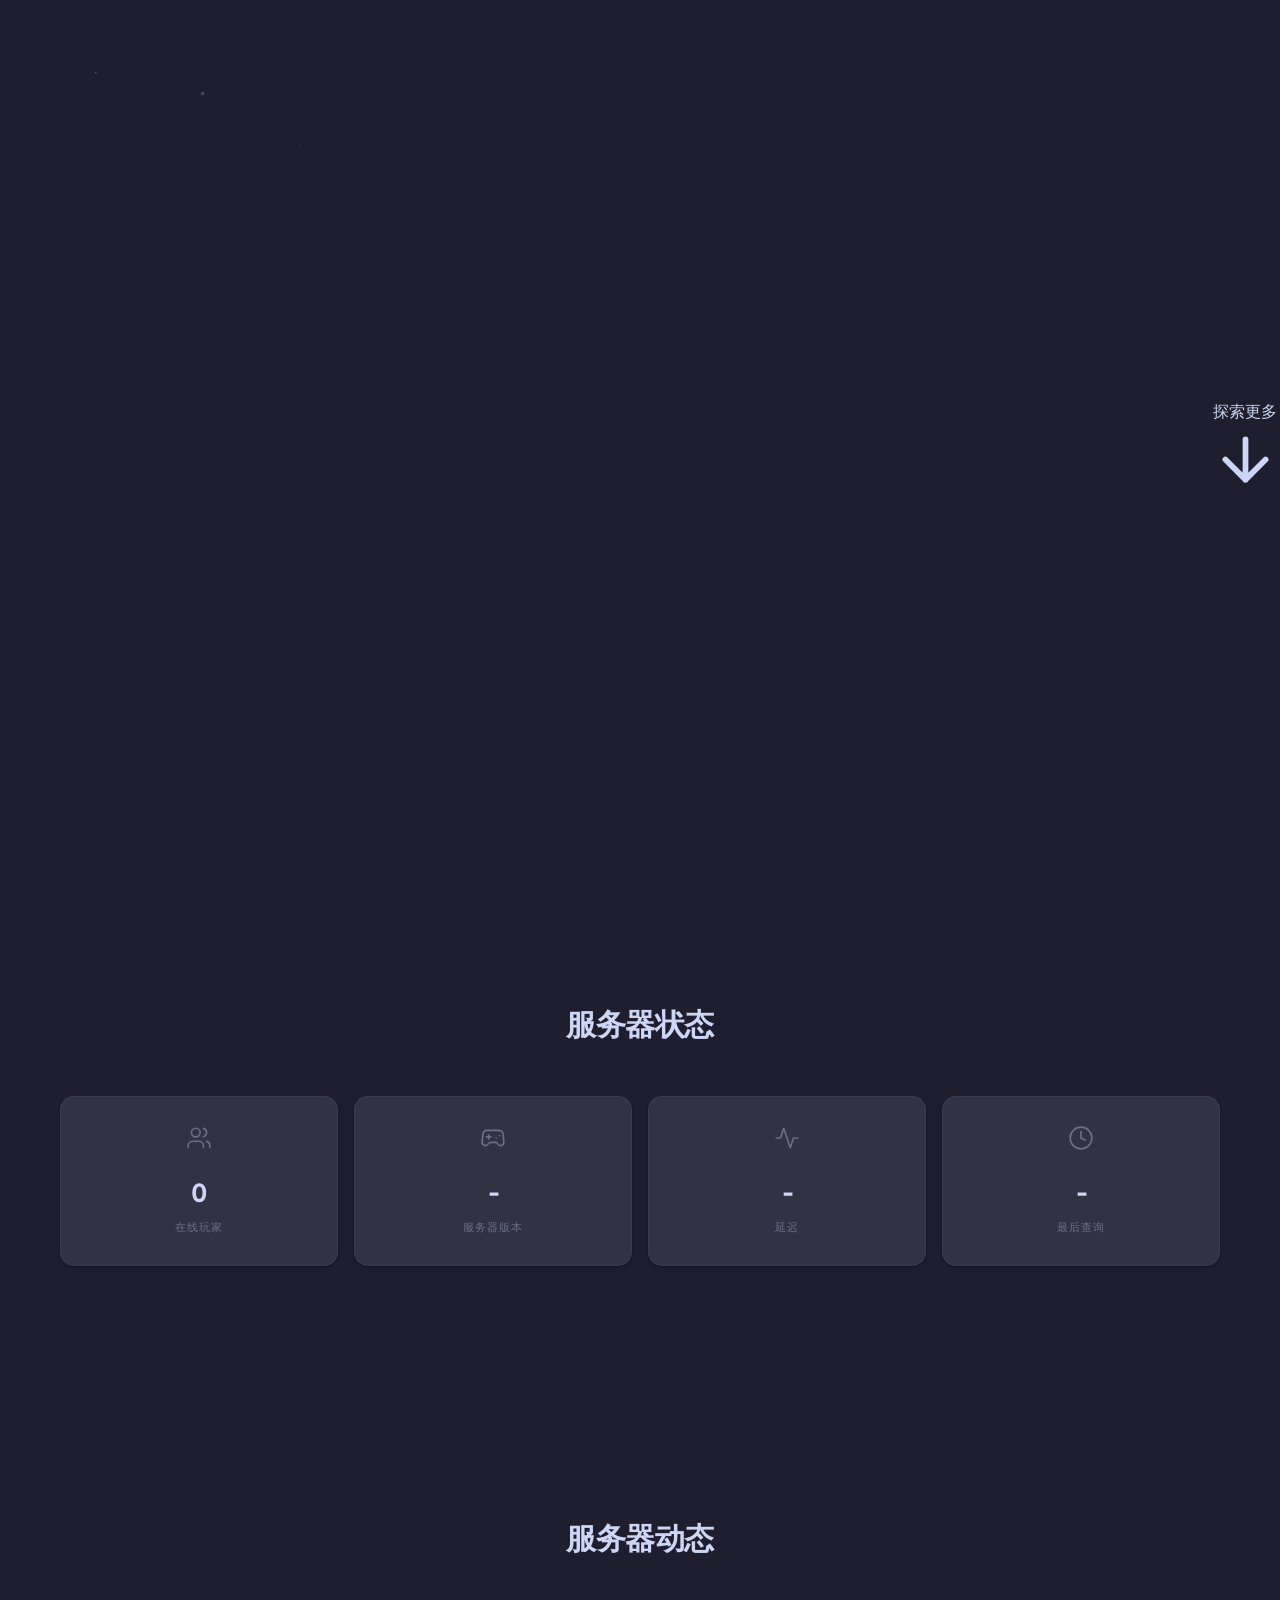
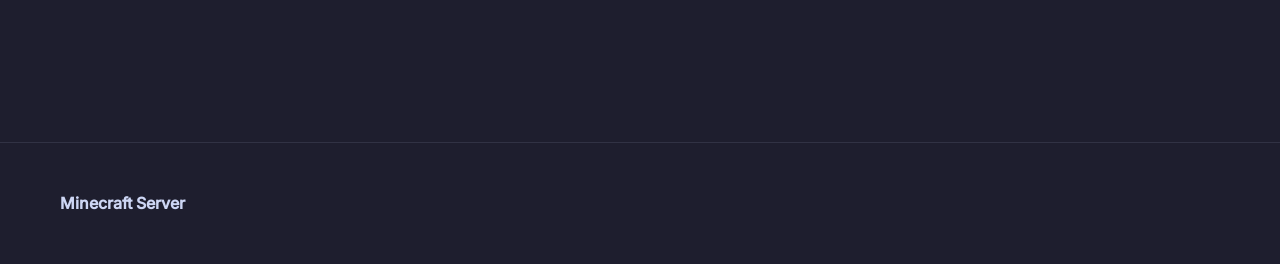
==== commit 1bc88547: "fix: Starter-Mocha 主题 Hero 区域结构修复 同步 starter 主题的修复到 starter-mocha： - 移除 hero-title-wrap / hero-statu" ====
--- a/site/themes/starter-mocha/index.html
+++ b/site/themes/starter-mocha/index.html
@@ -56,35 +56,30 @@
     <canvas class="hero-particles" id="hero-particles"></canvas>
     <div class="hero-bg"></div>
     <div class="container hero-content">
-      <div class="hero-title-wrap">
-        <h1 class="hero-title" id="hero-title">欢迎来到服务器</h1>
-        <p class="hero-subtitle" id="hero-subtitle"></p>
-      </div>
-      <div class="hero-status-bar">
-        <div class="hero-motd-wrap">
-          <div class="hero-motd" id="hero-motd">&nbsp;</div>
-        </div>
-        <div class="hero-stats">
-          <div class="hero-stat">
-            <span class="hero-stat-value" id="hero-online">-</span>
-            <span class="hero-stat-label">在线玩家</span>
-          </div>
-          <div class="hero-stat-divider"></div>
-          <div class="hero-stat">
-            <span class="hero-stat-value" id="hero-max">-</span>
-            <span class="hero-stat-label">最大人数</span>
-          </div>
-          <div class="hero-stat-divider"></div>
-          <div class="hero-stat">
-            <span class="hero-stat-value" id="hero-status-dot"><span class="status-dot"></span></span>
-            <span class="hero-stat-label" id="hero-status-text">检测中</span>
-          </div>
-        </div>
-        <div class="hero-address">
-          <span class="address-label">服务器地址</span>
-          <code class="address-value" id="server-address">加载中...</code>
-          <button class="copy-btn" id="copy-btn" title="复制地址"><i data-lucide="copy" style="width:14px;height:14px;vertical-align:-2px;margin-right:4px;"></i>复制</button>
-        </div>
+      <h1 class="hero-title" id="hero-title">欢迎来到服务器</h1>
+      <div class="hero-motd-wrap">
+        <div class="hero-motd" id="hero-motd">&nbsp;</div>
+      </div>
+      <div class="hero-stats">
+        <div class="hero-stat">
+          <span class="hero-stat-value" id="hero-online">-</span>
+          <span class="hero-stat-label">在线玩家</span>
+        </div>
+        <div class="hero-stat-divider"></div>
+        <div class="hero-stat">
+          <span class="hero-stat-value" id="hero-max">-</span>
+          <span class="hero-stat-label">最大人数</span>
+        </div>
+        <div class="hero-stat-divider"></div>
+        <div class="hero-stat">
+          <span class="hero-stat-value" id="hero-status-dot"><span class="status-dot"></span></span>
+          <span class="hero-stat-label" id="hero-status-text">检测中</span>
+        </div>
+      </div>
+      <div class="hero-address">
+        <span class="address-label">服务器地址</span>
+        <code class="address-value" id="server-address">加载中...</code>
+        <button class="copy-btn" id="copy-btn" title="复制地址"><i data-lucide="copy" style="width:14px;height:14px;vertical-align:-2px;margin-right:4px;"></i>复制</button>
       </div>
     </div>
     <div class="hero-scroll" id="hero-scroll">
--- a/site/themes/starter-mocha/css/style.css
+++ b/site/themes/starter-mocha/css/style.css
@@ -190,83 +190,67 @@
   --hero-btn-color: #1e1e2e;
 }
 
-.hero-title-wrap {
-  display: flex;
-  flex-direction: column;
-  align-items: center;
-  gap: 20px;
-}
-
-.hero-title {
-  font-size: 72px;
-  font-weight: 800;
-  letter-spacing: -3px;
-  line-height: 1.1;
-  color: var(--hero-text);
-  text-shadow: 0 2px 40px rgba(0,0,0,0.4);
-}
-
-.hero-subtitle {
-  font-size: 18px;
-  font-weight: 400;
-  color: var(--hero-text-sub);
-  letter-spacing: 0.05em;
-  max-width: 600px;
-}
-
-/* Hero 状态栏（毛玻璃风格） */
-.hero-status-bar {
-  display: flex;
-  flex-direction: column;
-  align-items: center;
-  gap: 24px;
+/* Hero 状态区 */
+.hero-motd-wrap {
   margin-top: 40px;
-}
-
-.hero-status-bar .hero-motd {
+  margin-bottom: 40px;
+  display: flex;
+  justify-content: center;
+}
+
+.hero-motd {
+  display: inline-block;
   background: rgba(205,214,244,0.06);
   color: rgba(205,214,244,0.6);
   backdrop-filter: blur(12px);
   -webkit-backdrop-filter: blur(12px);
   border: 1px solid rgba(205,214,244,0.05);
-  font-size: 13px;
-  padding: 8px 22px;
-}
-
-.hero-status-bar .hero-stats {
-  margin-bottom: 0;
-}
-
-.hero-status-bar .hero-address {
-  background: rgba(205,214,244,0.05);
-  border: 1px solid rgba(205,214,244,0.08);
-}
-
-/* ==================== 滚动指示器 ==================== */
-.hero-scroll {
-  position: absolute;
-  bottom: 40px;
-  left: 50%;
-  transform: translateX(-50%);
-  z-index: 2;
+  font-family: 'JetBrains Mono', monospace;
+  -webkit-font-smoothing: antialiased;
+  -moz-osx-font-smoothing: grayscale;
+  font-size: 14px;
+  letter-spacing: 0.02em;
+  padding: 10px 24px;
+  border-radius: 8px;
+  max-width: 700px;
+  white-space: nowrap;
+  overflow: hidden;
+  text-overflow: ellipsis;
+}
+
+.hero-stats {
+  display: flex;
+  align-items: center;
+  justify-content: center;
+  gap: 48px;
+  margin-top: 40px;
+  margin-bottom: 40px;
+}
+
+.hero-stat {
   display: flex;
   flex-direction: column;
   align-items: center;
-  gap: 4px;
-  cursor: pointer;
-}
-
-.hero-scroll-text {
-  font-size: 11px;
-  letter-spacing: 0.12em;
+}
+
+.hero-stat-value {
+  font-size: 36px;
+  font-weight: 700;
+  color: var(--hero-text);
+}
+
+.hero-stat-label {
+  font-size: 12px;
+  color: var(--hero-text-muted);
+  margin-top: 4px;
   text-transform: uppercase;
-  color: rgba(205,214,244,0.3);
-}
-
-.hero-scroll-arrow {
-  width: 22px;
-  height: 22px;
-  color: rgba(205,214,244,0.25);
+  letter-spacing: 0.08em;
+}
+
+.hero-stat-divider {
+  width: 1px;
+  height: 40px;
+  background: var(--hero-divider);
 }
 
 .status-dot {
--- a/site/themes/starter-mocha/css/animations.css
+++ b/site/themes/starter-mocha/css/animations.css
@@ -20,10 +20,9 @@
 /* ==================== Hero 第一屏动画 ==================== */
 
 .hero-title,
-.hero-subtitle,
-.hero-status-bar .hero-motd-wrap,
-.hero-status-bar .hero-stats,
-.hero-status-bar .hero-address {
+.hero-motd-wrap,
+.hero-stats,
+.hero-address {
   opacity: 0;
   transform: translateY(30px);
 }
@@ -32,19 +31,15 @@
   animation: heroFloatIn 1s ease forwards, heroFloat 6s ease-in-out 1.2s infinite;
 }
 
-.hero-content.ready .hero-subtitle {
-  animation: heroFloatIn 0.8s ease 0.2s forwards;
-}
-
-.hero-content.ready .hero-status-bar .hero-motd-wrap {
+.hero-content.ready .hero-motd-wrap {
   animation: heroFloatIn 0.7s ease 0.45s forwards;
 }
 
-.hero-content.ready .hero-status-bar .hero-stats {
+.hero-content.ready .hero-stats {
   animation: heroFloatIn 0.7s ease 0.6s forwards;
 }
 
-.hero-content.ready .hero-status-bar .hero-address {
+.hero-content.ready .hero-address {
   animation: heroFloatIn 0.7s ease 0.75s forwards;
 }
 
--- a/site/themes/starter-mocha/css/responsive.css
+++ b/site/themes/starter-mocha/css/responsive.css
@@ -71,14 +71,10 @@
     font-size: 15px;
   }
 
-  .hero-status-bar {
+  .hero-motd-wrap {
     margin-top: 28px;
-    gap: 18px;
-  }
-
-  .hero-status-bar .hero-motd {
-    font-size: 12px;
-    padding: 6px 16px;
+    margin-bottom: 28px;
+    padding: 0 4px;
   }
 
   .hero-scroll {
@@ -218,12 +214,19 @@
   }
 
   .hero-stats {
-    flex-direction: column;
-    gap: 12px;
+    gap: 0;
+    justify-content: center;
+  }
+
+  .hero-stat {
+    padding: 0 12px;
   }
 
   .hero-stat-divider {
-    display: none;
+    width: 1px;
+    height: 32px;
+    background: var(--hero-divider);
+    display: block;
   }
 
   .hero-stat-value {
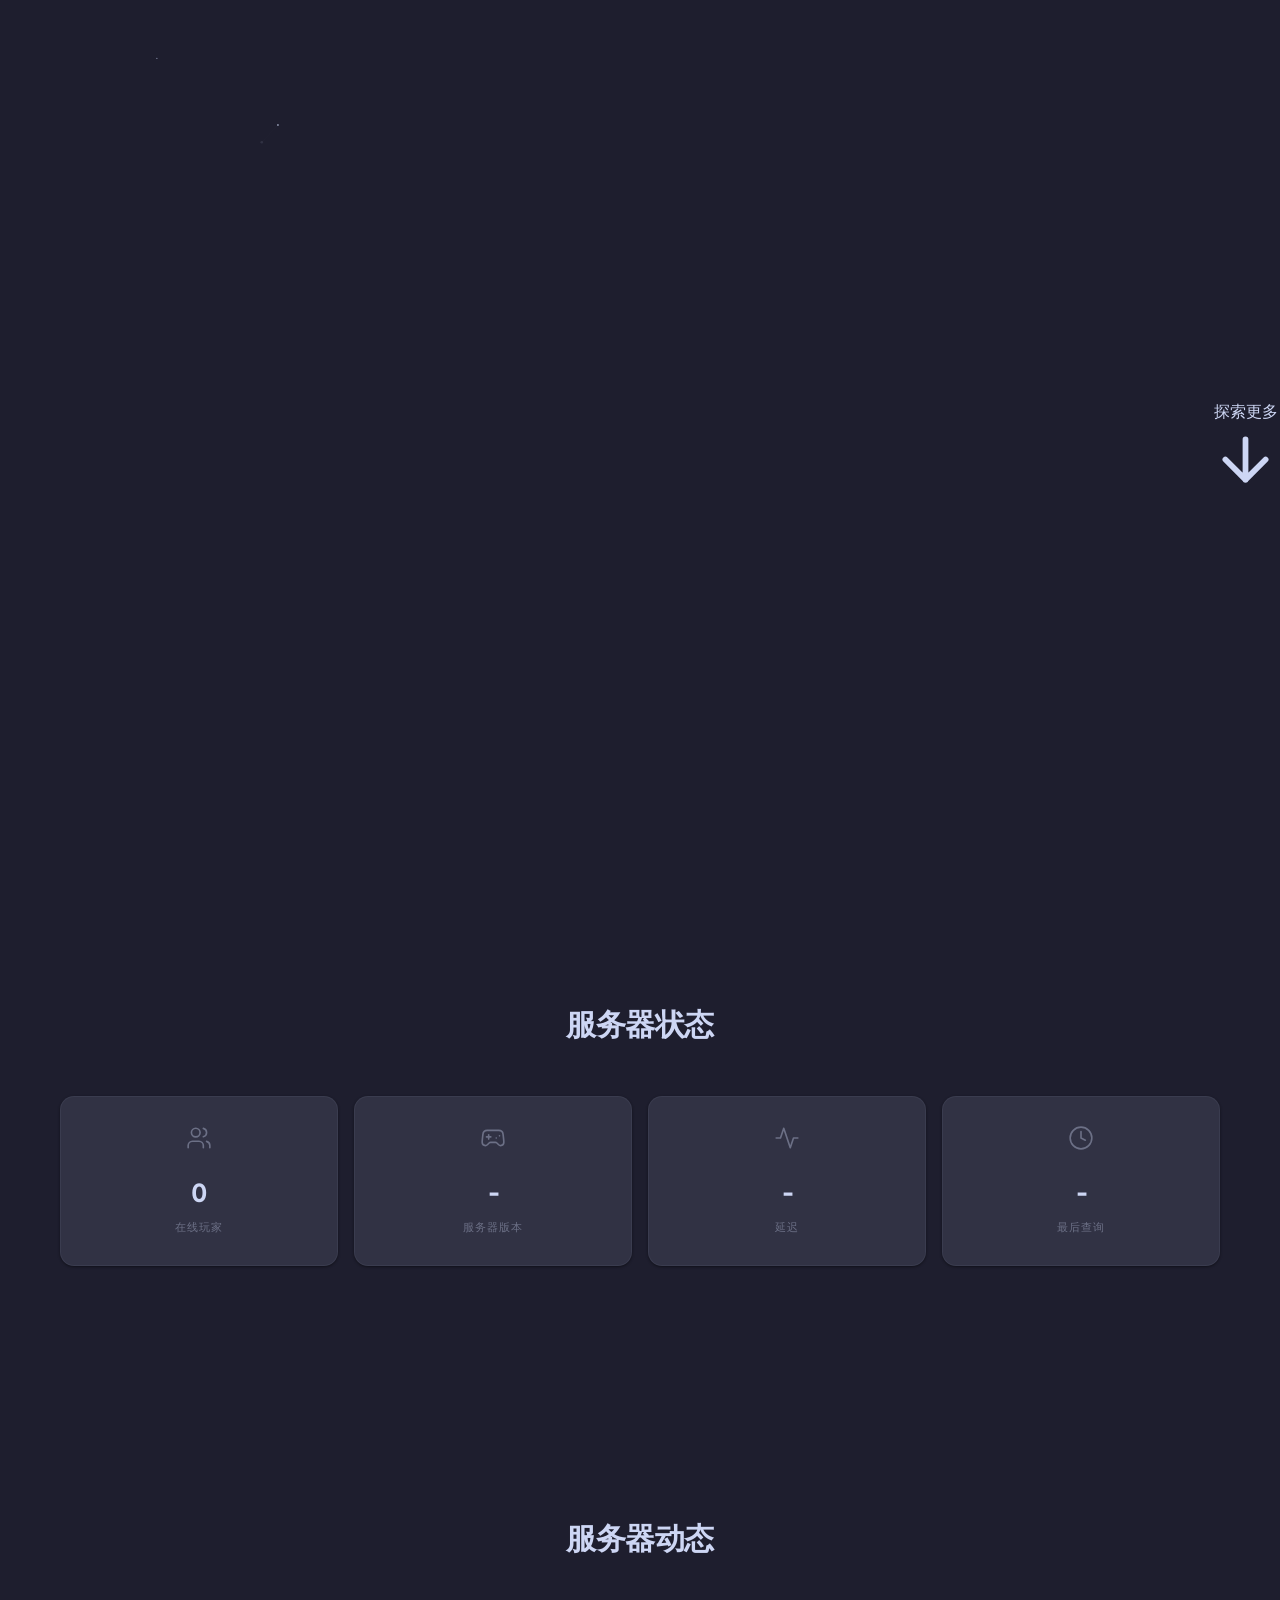
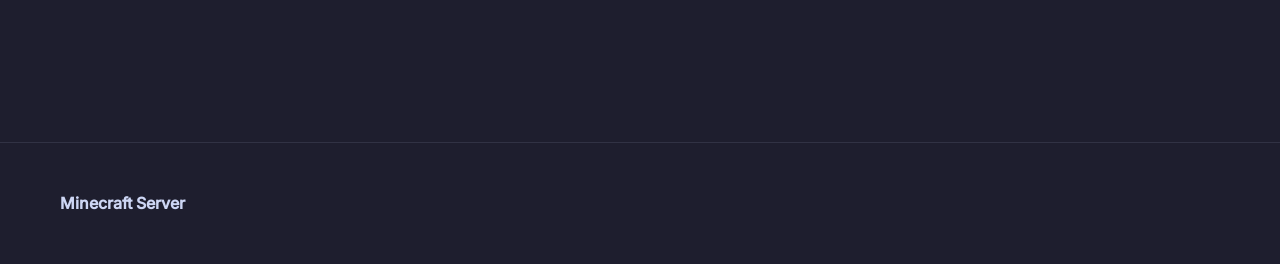
==== commit da0ad828: "v1.0.5 — 主页主题补全 subtitle 与各板块描述渲染 - index.html: 增加 hero-subtitle、各板块 section-*-desc 元素 - app.js: 设置 " ====
--- a/site/themes/starter-mocha/index.html
+++ b/site/themes/starter-mocha/index.html
@@ -7,9 +7,9 @@
   <script>try{var _n=localStorage.getItem('mc_site_name');if(_n)document.title=_n}catch(e){}</script>
   <meta name="description" content="Minecraft 服务器官网" />
   <link rel="stylesheet" href="../shared/css/reset.css" />
-  <link rel="stylesheet" href="css/style.css" />
-  <link rel="stylesheet" href="css/animations.css" />
-  <link rel="stylesheet" href="css/responsive.css" />
+  <link rel="stylesheet" href="css/style.css?v=2" />
+  <link rel="stylesheet" href="css/animations.css?v=2" />
+  <link rel="stylesheet" href="css/responsive.css?v=2" />
   <link rel="stylesheet" href="fonts/fonts.css" />
   <script src="vendor/js/echarts.min.js"></script>
   <script src="vendor/js/lucide.min.js"></script>
@@ -57,6 +57,7 @@
     <div class="hero-bg"></div>
     <div class="container hero-content">
       <h1 class="hero-title" id="hero-title">欢迎来到服务器</h1>
+      <p class="hero-subtitle" id="hero-subtitle"></p>
       <div class="hero-motd-wrap">
         <div class="hero-motd" id="hero-motd">&nbsp;</div>
       </div>
@@ -94,6 +95,7 @@
   <section class="section" id="status">
     <div class="container">
       <h2 class="section-title fade-up" id="section-servers-title">服务器状态</h2>
+      <p class="section-desc fade-up" id="section-servers-desc"></p>
       <div class="status-grid fade-up">
         <div class="status-card">
           <div class="status-card-icon"><i data-lucide="users"></i></div>
@@ -135,6 +137,7 @@
   <section class="section section-dark" id="gallery" style="display:none">
     <div class="container">
       <h2 class="section-title fade-up" id="section-gallery-title">服务器图集</h2>
+      <p class="section-desc fade-up" id="section-gallery-desc"></p>
       <div class="gallery-categories fade-up" id="gallery-categories"></div>
       <div class="gallery-grid fade-up" id="gallery-grid"></div>
       <div class="load-more fade-up" id="gallery-more" style="display:none">
@@ -147,6 +150,7 @@
   <section class="section" id="news">
     <div class="container">
       <h2 class="section-title fade-up" id="section-news-title">服务器动态</h2>
+      <p class="section-desc fade-up" id="section-news-desc"></p>
       <div class="news-categories fade-up" id="news-categories"></div>
       <div class="news-list fade-up" id="news-list"></div>
       <div class="load-more fade-up" id="news-more" style="display:none">
@@ -172,6 +176,7 @@
   <section class="section section-dark" id="comments" style="display:none">
     <div class="container">
       <h2 class="section-title fade-up" id="section-comments-title">留言板</h2>
+      <p class="section-desc fade-up" id="section-comments-desc"></p>
       <div class="comment-form-wrap fade-up">
         <form id="comment-form" class="comment-form">
           <div class="form-row">
@@ -246,7 +251,7 @@
   <script src="../shared/js/toast.js"></script>
   <script src="../shared/js/lightbox.js"></script>
   <script src="js/config.js"></script>
-  <script src="js/app.js?v=3"></script>
+  <script src="js/app.js?v=4"></script>
   <script>lucide.createIcons();</script>
 </body>
 </html>
--- a/site/themes/starter-mocha/css/style.css
+++ b/site/themes/starter-mocha/css/style.css
@@ -142,11 +142,10 @@
   transition: all 0.3s;
 }
 
-/* ==================== Hero（第一屏） ==================== */
+/* ==================== Hero ==================== */
 .hero {
   position: relative;
-  height: 100vh;
-  min-height: 600px;
+  min-height: 100vh;
   display: flex;
   align-items: center;
   justify-content: center;
@@ -164,47 +163,51 @@
 .hero-bg {
   position: absolute;
   inset: 0;
-  background:
-    radial-gradient(ellipse at 50% 0%, rgba(203,166,247,0.04) 0%, transparent 60%),
-    radial-gradient(ellipse at 80% 60%, rgba(116,199,236,0.03) 0%, transparent 50%),
-    #1e1e2e;
+  background: var(--bg-main);
   z-index: 0;
   transition: background 0.6s ease;
 }
 
 .hero-content {
   position: relative;
-  z-index: 2;
-  max-width: 900px;
-  padding: 0 40px;
+  z-index: 1;
 }
 
 .hero {
   --hero-text: #cdd6f4;
   --hero-text-sub: #bac2de;
   --hero-text-muted: #6c7086;
-  --hero-divider: rgba(69,71,90,0.5);
-  --hero-addr-bg: rgba(49,50,68,0.85);
-  --hero-addr-border: rgba(69,71,90,0.4);
+  --hero-divider: rgba(69, 71, 90, 0.5);
+  --hero-addr-bg: rgba(49, 50, 68, 0.85);
+  --hero-addr-border: rgba(69, 71, 90, 0.4);
   --hero-btn-bg: #cdd6f4;
   --hero-btn-color: #1e1e2e;
 }
 
-/* Hero 状态区 */
+.hero-title {
+  font-size: 56px;
+  font-weight: 800;
+  letter-spacing: -2px;
+  margin-bottom: 16px;
+  color: var(--hero-text);
+}
+
 .hero-motd-wrap {
-  margin-top: 40px;
   margin-bottom: 40px;
   display: flex;
   justify-content: center;
+}
+
+.hero--dark .hero-motd {
+  background: rgba(49, 50, 68, 0.6);
+  backdrop-filter: blur(8px);
+  -webkit-backdrop-filter: blur(8px);
 }
 
 .hero-motd {
   display: inline-block;
-  background: rgba(205,214,244,0.06);
-  color: rgba(205,214,244,0.6);
-  backdrop-filter: blur(12px);
-  -webkit-backdrop-filter: blur(12px);
-  border: 1px solid rgba(205,214,244,0.05);
+  background: var(--surface-0);
+  color: var(--subtext-1);
   font-family: 'JetBrains Mono', monospace;
   -webkit-font-smoothing: antialiased;
   -moz-osx-font-smoothing: grayscale;
@@ -223,8 +226,7 @@
   align-items: center;
   justify-content: center;
   gap: 48px;
-  margin-top: 40px;
-  margin-bottom: 40px;
+  margin-bottom: 48px;
 }
 
 .hero-stat {
@@ -318,9 +320,20 @@
   font-size: 30px;
   font-weight: 700;
   text-align: center;
+  margin-bottom: 8px;
+  letter-spacing: -0.5px;
+  color: var(--text-primary);
+}
+
+.section-desc {
+  text-align: center;
+  font-size: 14px;
+  color: var(--text-muted);
   margin-bottom: 48px;
-  letter-spacing: -0.5px;
-  color: var(--text-primary);
+  max-width: 600px;
+  margin-left: auto;
+  margin-right: auto;
+  line-height: 1.6;
 }
 
 /* ==================== 状态卡片 ==================== */
